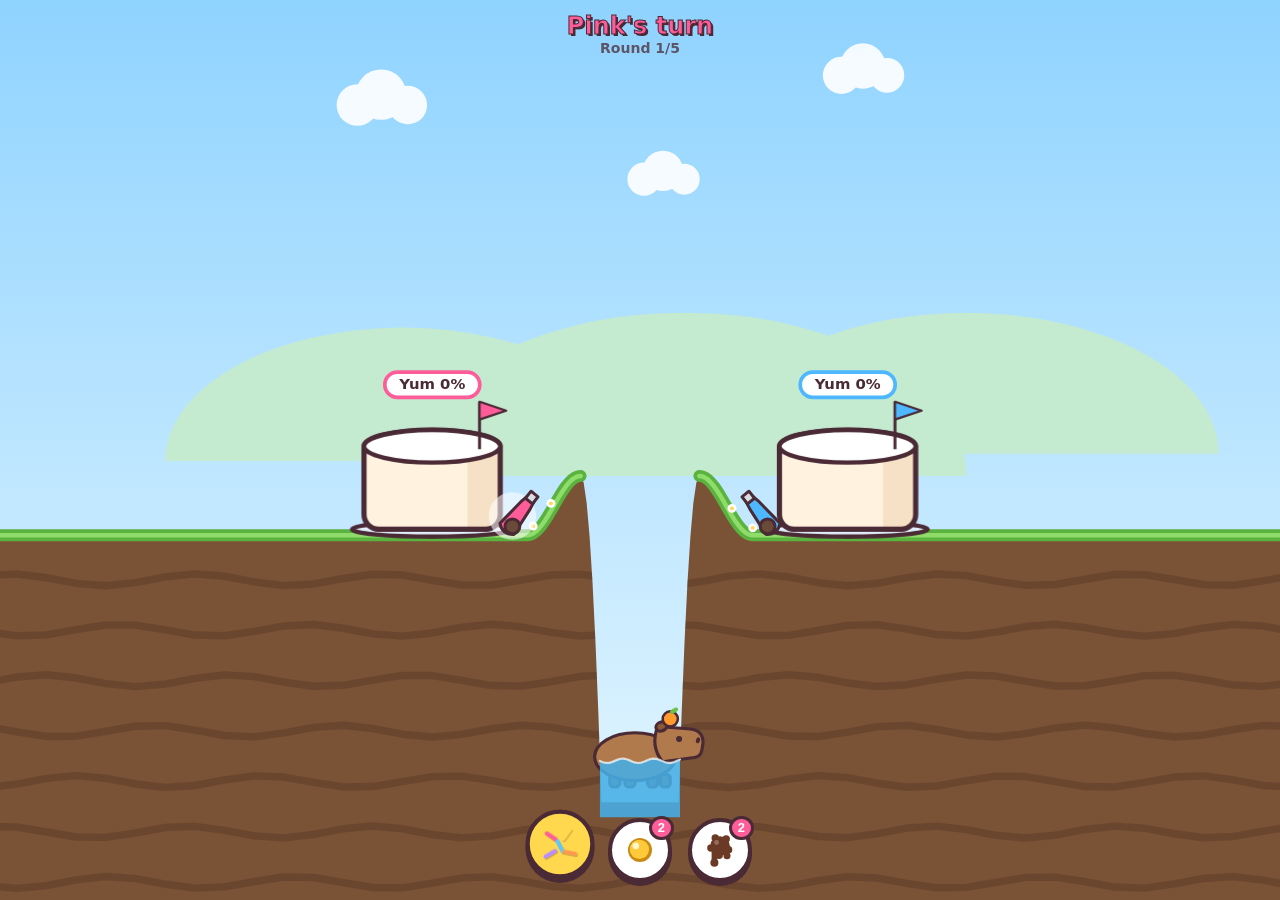
==== prototypes/wars/index.html @ 5848cf09 "Add Sprinkle Wars prototype: decorate the enemy cake, capybara eats the tastiest - Two-player turn-b" ====
<!DOCTYPE html>
<html lang="en">
<head>
  <meta charset="utf-8">
  <meta name="viewport" content="width=device-width, initial-scale=1, maximum-scale=1, user-scalable=no, viewport-fit=cover">
  <meta name="apple-mobile-web-app-capable" content="yes">
  <meta name="mobile-web-app-capable" content="yes">
  <meta name="theme-color" content="#8fd3ff">
  <title>Sprinkle Wars (prototype)</title>
  <link rel="stylesheet" href="style.css">
</head>
<body>
  <canvas id="game"></canvas>

  <div id="hud">
    <div id="turn"></div>
    <div id="round"></div>
  </div>

  <div id="banner"></div>
  <div id="weapons"></div>

  <div id="result" class="hidden">
    <div class="card">
      <h1 id="result-title"></h1>
      <p id="result-text"></p>
      <button id="again" type="button"></button>
    </div>
  </div>

  <script src="../../js/audio.js"></script>
  <script src="js/art.js"></script>
  <script src="js/wars.js"></script>
</body>
</html>
---- prototypes/wars/style.css ----
* {
  box-sizing: border-box;
  margin: 0;
  padding: 0;
}

html,
body {
  width: 100%;
  height: 100%;
  overflow: hidden;
  background: #7a5236;
  font-family: ui-rounded, "SF Pro Rounded", system-ui, -apple-system, "Segoe UI", sans-serif;
  color: #4a2a35;
  touch-action: none;
  overscroll-behavior: none;
  user-select: none;
  -webkit-user-select: none;
  -webkit-touch-callout: none;
  -webkit-tap-highlight-color: transparent;
}

#game {
  position: fixed;
  inset: 0;
  width: 100%;
  height: 100%;
  display: block;
  touch-action: none;
}

/* ---------- HUD ---------- */
#hud {
  position: fixed;
  top: 0;
  left: 0;
  right: 0;
  padding: calc(env(safe-area-inset-top, 0px) + 12px) 16px 0;
  text-align: center;
  pointer-events: none;
}

#turn {
  font-size: 24px;
  font-weight: 900;
  text-shadow: 2px 2px 0 #4a2a35;
  -webkit-text-stroke: 1px #4a2a35;
}

#round {
  font-size: 14px;
  font-weight: 700;
  opacity: 0.75;
}

/* ---------- Banner ---------- */
#banner {
  position: fixed;
  left: 50%;
  top: 30%;
  max-width: 86vw;
  transform: translateX(-50%);
  padding: 10px 18px;
  border: 3px solid #4a2a35;
  border-radius: 18px;
  background: #fff;
  font-size: 18px;
  font-weight: 800;
  text-align: center;
  pointer-events: none;
  opacity: 0;
}

#banner.show {
  animation: banner 1.8s ease-out forwards;
}

@keyframes banner {
  0% {
    opacity: 0;
    transform: translate(-50%, 16px) scale(0.7);
  }
  12% {
    opacity: 1;
    transform: translate(-50%, 0) scale(1.05);
  }
  20%,
  78% {
    opacity: 1;
    transform: translate(-50%, 0) scale(1);
  }
  100% {
    opacity: 0;
    transform: translate(-50%, -10px) scale(1);
  }
}

/* ---------- Weapons ---------- */
#weapons {
  position: fixed;
  left: 0;
  right: 0;
  bottom: 0;
  min-height: 64px;
  padding: 0 16px calc(env(safe-area-inset-bottom, 0px) + 18px);
  display: flex;
  justify-content: center;
  gap: 16px;
  pointer-events: none;
}

.weapon-btn {
  position: relative;
  width: 64px;
  height: 64px;
  border-radius: 50%;
  border: 4px solid #4a2a35;
  background: #fff;
  box-shadow: 0 4px 0 #4a2a35;
  display: flex;
  align-items: center;
  justify-content: center;
  pointer-events: auto;
  touch-action: manipulation;
  cursor: pointer;
  transition: transform 0.12s ease-out;
}

.weapon-btn canvas {
  width: 40px;
  height: 40px;
}

.weapon-btn.active {
  background: #ffd84d;
  transform: translateY(-6px) scale(1.08);
}

.weapon-btn:disabled {
  opacity: 0.35;
}

.ammo {
  position: absolute;
  right: -6px;
  top: -6px;
  min-width: 24px;
  height: 24px;
  padding: 0 6px;
  border-radius: 12px;
  border: 3px solid #4a2a35;
  background: #ff5c9a;
  color: #fff;
  font-size: 13px;
  font-weight: 900;
  line-height: 18px;
}

/* ---------- Result ---------- */
#result {
  position: fixed;
  inset: 0;
  display: flex;
  align-items: center;
  justify-content: center;
  padding: 16px;
  background: rgba(74, 42, 53, 0.3);
  touch-action: manipulation;
}

#result.hidden {
  display: none;
}

.card {
  max-width: 340px;
  background: #fff;
  border: 4px solid #4a2a35;
  border-radius: 28px;
  padding: 26px 28px;
  text-align: center;
  box-shadow: 0 8px 0 #4a2a35;
  animation: pop-in 0.45s cubic-bezier(0.34, 1.56, 0.64, 1);
}

#result-title {
  font-size: 40px;
  font-weight: 900;
  text-shadow: 3px 3px 0 #4a2a35;
}

#result-text {
  margin: 10px 0 20px;
  font-size: 17px;
  font-weight: 700;
}

#again {
  font: inherit;
  font-size: 20px;
  font-weight: 800;
  color: #4a2a35;
  background: #ffd84d;
  border: 3px solid #4a2a35;
  border-radius: 999px;
  padding: 12px 30px;
  box-shadow: 0 4px 0 #4a2a35;
  cursor: pointer;
}

#again:active {
  transform: translateY(3px);
  box-shadow: 0 1px 0 #4a2a35;
}

@keyframes pop-in {
  from {
    transform: scale(0.4);
    opacity: 0;
  }
  to {
    transform: scale(1);
    opacity: 1;
  }
}
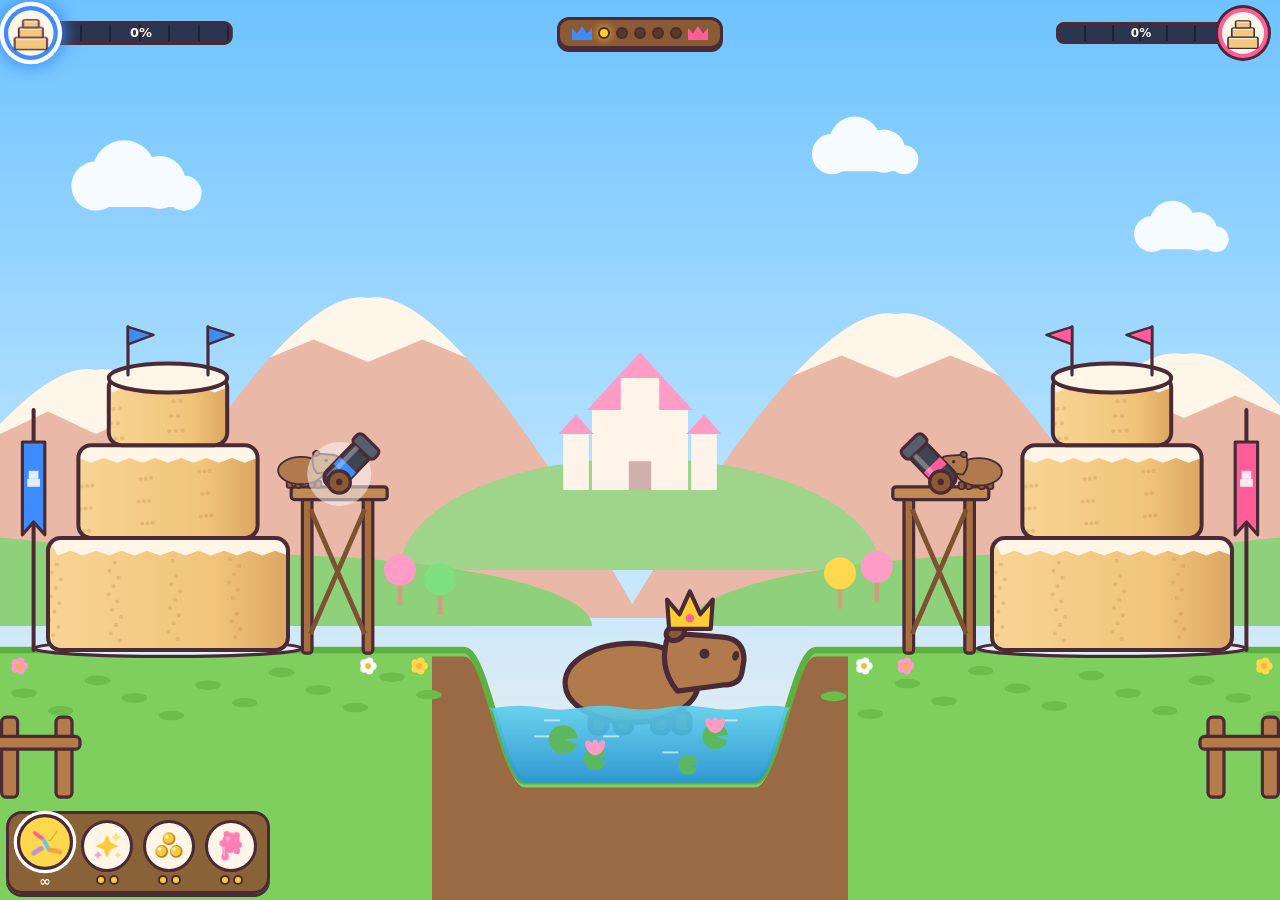
==== commit 331170fc: "Sprinkle Wars v2: landscape cake castles, king capybara, four weapons Reworked the prototype towards" ====
--- a/prototypes/wars/index.html
+++ b/prototypes/wars/index.html
@@ -5,7 +5,7 @@
   <meta name="viewport" content="width=device-width, initial-scale=1, maximum-scale=1, user-scalable=no, viewport-fit=cover">
   <meta name="apple-mobile-web-app-capable" content="yes">
   <meta name="mobile-web-app-capable" content="yes">
-  <meta name="theme-color" content="#8fd3ff">
+  <meta name="theme-color" content="#6ec3ff">
   <title>Sprinkle Wars (prototype)</title>
   <link rel="stylesheet" href="style.css">
 </head>
@@ -13,8 +13,15 @@
   <canvas id="game"></canvas>
 
   <div id="hud">
-    <div id="turn"></div>
-    <div id="round"></div>
+    <div class="side" id="side0">
+      <div class="avatar"><canvas></canvas></div>
+      <div class="bar"><div class="fill"></div><span class="pct"></span></div>
+    </div>
+    <div id="rounds"></div>
+    <div class="side right" id="side1">
+      <div class="bar"><div class="fill"></div><span class="pct"></span></div>
+      <div class="avatar"><canvas></canvas></div>
+    </div>
   </div>
 
   <div id="banner"></div>
@@ -28,6 +35,8 @@
     </div>
   </div>
 
+  <div id="rotate"></div>
+
   <script src="../../js/audio.js"></script>
   <script src="js/art.js"></script>
   <script src="js/wars.js"></script>
--- a/prototypes/wars/style.css
+++ b/prototypes/wars/style.css
@@ -9,7 +9,7 @@
   width: 100%;
   height: 100%;
   overflow: hidden;
-  background: #7a5236;
+  background: #7fcf5f;
   font-family: ui-rounded, "SF Pro Rounded", system-ui, -apple-system, "Segoe UI", sans-serif;
   color: #4a2a35;
   touch-action: none;
@@ -35,32 +35,145 @@
   top: 0;
   left: 0;
   right: 0;
-  padding: calc(env(safe-area-inset-top, 0px) + 12px) 16px 0;
+  padding: calc(env(safe-area-inset-top, 0px) + 8px) calc(env(safe-area-inset-right, 0px) + 12px) 0
+    calc(env(safe-area-inset-left, 0px) + 12px);
+  display: flex;
+  align-items: center;
+  justify-content: space-between;
+  gap: 8px;
+  pointer-events: none;
+}
+
+.side {
+  --team: #3d8bff;
+  display: flex;
+  align-items: center;
+  gap: 0;
+  transition: transform 0.2s ease-out;
+}
+
+.side.active {
+  transform: scale(1.08);
+}
+
+.side.active .avatar {
+  box-shadow: 0 0 0 4px #fff, 0 0 16px 6px var(--team);
+}
+
+.avatar {
+  position: relative;
+  z-index: 1;
+  width: 50px;
+  height: 50px;
+  border-radius: 50%;
+  border: 4px solid var(--team);
+  background: #fff6e8;
+  box-shadow: 0 0 0 3px #4a2a35;
+  display: flex;
+  align-items: center;
+  justify-content: center;
+}
+
+.avatar canvas {
+  width: 40px;
+  height: 40px;
+}
+
+.bar {
+  position: relative;
+  width: min(22vw, 170px);
+  height: 22px;
+  margin: 0 -8px;
+  border: 3px solid #4a2a35;
+  border-radius: 8px;
+  background: #2b3550;
+  overflow: hidden;
+}
+
+.side:not(.right) .bar {
+  padding-left: 8px;
+}
+
+.fill {
+  position: absolute;
+  top: 0;
+  bottom: 0;
+  left: 0;
+  width: 0%;
+  background: var(--team);
+  transition: width 0.3s ease-out;
+}
+
+.right .fill {
+  left: auto;
+  right: 0;
+}
+
+/* segment lines over the fill */
+.bar::after {
+  content: "";
+  position: absolute;
+  inset: 0;
+  background: repeating-linear-gradient(90deg, transparent 0 calc(16.66% - 2px), rgba(0, 0, 0, 0.35) calc(16.66% - 2px) 16.66%);
+}
+
+.pct {
+  position: absolute;
+  z-index: 1;
+  top: 0;
+  bottom: 0;
+  left: 14px;
+  right: 14px;
+  font-size: 12px;
+  font-weight: 900;
+  line-height: 16px;
+  color: #fff;
+  text-shadow: 0 1px 0 #4a2a35;
   text-align: center;
-  pointer-events: none;
-}
-
-#turn {
-  font-size: 24px;
-  font-weight: 900;
-  text-shadow: 2px 2px 0 #4a2a35;
-  -webkit-text-stroke: 1px #4a2a35;
-}
-
-#round {
-  font-size: 14px;
-  font-weight: 700;
-  opacity: 0.75;
+}
+
+#rounds {
+  display: flex;
+  align-items: center;
+  gap: 6px;
+  padding: 6px 12px;
+  border: 3px solid #4a2a35;
+  border-radius: 12px;
+  background: #8a5a35;
+  box-shadow: 0 3px 0 #4a2a35;
+}
+
+.crown {
+  width: 20px;
+  height: 14px;
+  clip-path: polygon(0 100%, 0 15%, 25% 55%, 50% 0, 75% 55%, 100% 15%, 100% 100%);
+}
+
+.dot {
+  width: 12px;
+  height: 12px;
+  border-radius: 50%;
+  border: 2px solid #4a2a35;
+  background: #5a3a25;
+}
+
+.dot.done {
+  background: #fff6e8;
+}
+
+.dot.now {
+  background: #ffcc33;
+  box-shadow: 0 0 8px #ffcc33;
 }
 
 /* ---------- Banner ---------- */
 #banner {
   position: fixed;
   left: 50%;
-  top: 30%;
-  max-width: 86vw;
+  top: 22%;
+  max-width: 80vw;
   transform: translateX(-50%);
-  padding: 10px 18px;
+  padding: 8px 18px;
   border: 3px solid #4a2a35;
   border-radius: 18px;
   background: #fff;
@@ -96,64 +209,88 @@
 }
 
 /* ---------- Weapons ---------- */
+/* sits on the grass under the castle of the player whose turn it is */
 #weapons {
+  --ox: 0px;
   position: fixed;
-  left: 0;
-  right: 0;
-  bottom: 0;
-  min-height: 64px;
-  padding: 0 16px calc(env(safe-area-inset-bottom, 0px) + 18px);
-  display: flex;
+  bottom: calc(env(safe-area-inset-bottom, 0px) + 6px);
+  display: flex;
+  gap: 10px;
+  padding: 6px 10px 4px;
+  border: 3px solid #4a2a35;
+  border-radius: 16px;
+  background: rgba(138, 90, 53, 0.92);
+  box-shadow: 0 3px 0 #4a2a35;
+}
+
+#weapons.left {
+  left: max(calc(env(safe-area-inset-left, 0px) + 6px), calc(var(--ox) + 6px));
+}
+
+#weapons.right {
+  right: max(calc(env(safe-area-inset-right, 0px) + 6px), calc(var(--ox) + 6px));
+}
+
+#weapons:empty {
+  display: none;
+}
+
+.weapon {
+  display: flex;
+  flex-direction: column;
+  align-items: center;
+  gap: 3px;
+}
+
+.weapon-btn {
+  width: 52px;
+  height: 52px;
+  border-radius: 50%;
+  border: 3px solid #4a2a35;
+  background: #fff6e8;
+  display: flex;
+  align-items: center;
   justify-content: center;
-  gap: 16px;
-  pointer-events: none;
-}
-
-.weapon-btn {
-  position: relative;
-  width: 64px;
-  height: 64px;
-  border-radius: 50%;
-  border: 4px solid #4a2a35;
-  background: #fff;
-  box-shadow: 0 4px 0 #4a2a35;
-  display: flex;
-  align-items: center;
-  justify-content: center;
-  pointer-events: auto;
   touch-action: manipulation;
   cursor: pointer;
   transition: transform 0.12s ease-out;
 }
 
 .weapon-btn canvas {
-  width: 40px;
-  height: 40px;
+  width: 36px;
+  height: 36px;
 }
 
 .weapon-btn.active {
   background: #ffd84d;
-  transform: translateY(-6px) scale(1.08);
+  transform: translateY(-4px) scale(1.08);
+  box-shadow: 0 0 0 3px #fff;
 }
 
 .weapon-btn:disabled {
   opacity: 0.35;
 }
 
-.ammo {
-  position: absolute;
-  right: -6px;
-  top: -6px;
-  min-width: 24px;
-  height: 24px;
-  padding: 0 6px;
-  border-radius: 12px;
-  border: 3px solid #4a2a35;
-  background: #ff5c9a;
-  color: #fff;
-  font-size: 13px;
+.pips {
+  display: flex;
+  gap: 3px;
+  height: 12px;
+  font-size: 14px;
   font-weight: 900;
-  line-height: 18px;
+  line-height: 12px;
+  color: #fff6e8;
+}
+
+.pip {
+  width: 10px;
+  height: 10px;
+  border-radius: 50%;
+  border: 2px solid #4a2a35;
+  background: #5a3a25;
+}
+
+.pip.on {
+  background: #ffcc33;
 }
 
 /* ---------- Result ---------- */
@@ -173,37 +310,37 @@
 }
 
 .card {
-  max-width: 340px;
+  max-width: 380px;
   background: #fff;
   border: 4px solid #4a2a35;
   border-radius: 28px;
-  padding: 26px 28px;
+  padding: 20px 28px;
   text-align: center;
   box-shadow: 0 8px 0 #4a2a35;
   animation: pop-in 0.45s cubic-bezier(0.34, 1.56, 0.64, 1);
 }
 
 #result-title {
-  font-size: 40px;
+  font-size: 38px;
   font-weight: 900;
   text-shadow: 3px 3px 0 #4a2a35;
 }
 
 #result-text {
-  margin: 10px 0 20px;
-  font-size: 17px;
+  margin: 8px 0 16px;
+  font-size: 16px;
   font-weight: 700;
 }
 
 #again {
   font: inherit;
-  font-size: 20px;
+  font-size: 19px;
   font-weight: 800;
   color: #4a2a35;
   background: #ffd84d;
   border: 3px solid #4a2a35;
   border-radius: 999px;
-  padding: 12px 30px;
+  padding: 10px 28px;
   box-shadow: 0 4px 0 #4a2a35;
   cursor: pointer;
 }
@@ -223,3 +360,47 @@
     opacity: 1;
   }
 }
+
+/* ---------- Portrait: ask to rotate ---------- */
+#rotate {
+  display: none;
+}
+
+@media (orientation: portrait) {
+  #rotate {
+    position: fixed;
+    inset: 0;
+    z-index: 10;
+    display: flex;
+    flex-direction: column;
+    align-items: center;
+    justify-content: center;
+    gap: 28px;
+    padding: 24px;
+    background: #6ec3ff;
+    font-size: 22px;
+    font-weight: 900;
+    text-align: center;
+  }
+
+  #rotate::before {
+    content: "";
+    width: 60px;
+    height: 100px;
+    border: 5px solid #4a2a35;
+    border-radius: 14px;
+    background: #fff6e8;
+    animation: turn 2s ease-in-out infinite;
+  }
+}
+
+@keyframes turn {
+  0%,
+  30% {
+    transform: rotate(0deg);
+  }
+  60%,
+  100% {
+    transform: rotate(-90deg);
+  }
+}
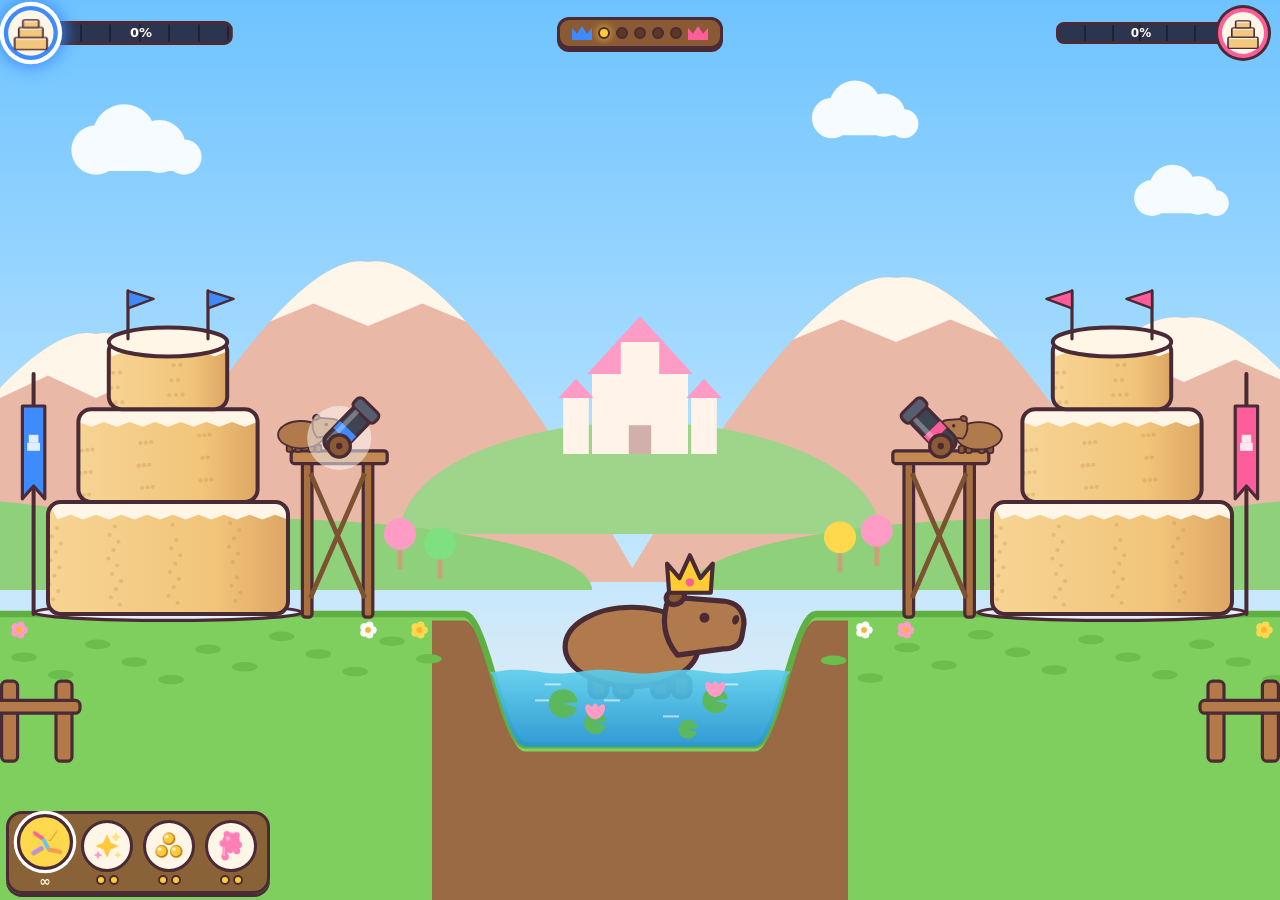
==== commit a560048f: "Sprinkle Wars: fit iPhone Safari landscape with toolbars - HUD, weapon buttons and banner scale with" ====
--- a/prototypes/wars/index.html
+++ b/prototypes/wars/index.html
@@ -36,6 +36,7 @@
   </div>
 
   <div id="rotate"></div>
+  <div id="safe"></div>
 
   <script src="../../js/audio.js"></script>
   <script src="js/art.js"></script>
--- a/prototypes/wars/style.css
+++ b/prototypes/wars/style.css
@@ -2,6 +2,10 @@
   box-sizing: border-box;
   margin: 0;
   padding: 0;
+}
+
+:root {
+  --u: 1;
 }
 
 html,
@@ -35,7 +39,7 @@
   top: 0;
   left: 0;
   right: 0;
-  padding: calc(env(safe-area-inset-top, 0px) + 8px) calc(env(safe-area-inset-right, 0px) + 12px) 0
+  padding: calc(env(safe-area-inset-top, 0px) + 8px * var(--u)) calc(env(safe-area-inset-right, 0px) + 12px) 0
     calc(env(safe-area-inset-left, 0px) + 12px);
   display: flex;
   align-items: center;
@@ -63,10 +67,10 @@
 .avatar {
   position: relative;
   z-index: 1;
-  width: 50px;
-  height: 50px;
+  width: calc(50px * var(--u));
+  height: calc(50px * var(--u));
   border-radius: 50%;
-  border: 4px solid var(--team);
+  border: calc(4px * var(--u)) solid var(--team);
   background: #fff6e8;
   box-shadow: 0 0 0 3px #4a2a35;
   display: flex;
@@ -75,14 +79,14 @@
 }
 
 .avatar canvas {
-  width: 40px;
-  height: 40px;
+  width: calc(40px * var(--u));
+  height: calc(40px * var(--u));
 }
 
 .bar {
   position: relative;
-  width: min(22vw, 170px);
-  height: 22px;
+  width: min(22vw, calc(170px * var(--u)));
+  height: calc(22px * var(--u));
   margin: 0 -8px;
   border: 3px solid #4a2a35;
   border-radius: 8px;
@@ -124,9 +128,9 @@
   bottom: 0;
   left: 14px;
   right: 14px;
-  font-size: 12px;
+  font-size: calc(12px * var(--u));
   font-weight: 900;
-  line-height: 16px;
+  line-height: calc(22px * var(--u) - 6px);
   color: #fff;
   text-shadow: 0 1px 0 #4a2a35;
   text-align: center;
@@ -135,8 +139,8 @@
 #rounds {
   display: flex;
   align-items: center;
-  gap: 6px;
-  padding: 6px 12px;
+  gap: calc(6px * var(--u));
+  padding: calc(6px * var(--u)) calc(12px * var(--u));
   border: 3px solid #4a2a35;
   border-radius: 12px;
   background: #8a5a35;
@@ -144,14 +148,14 @@
 }
 
 .crown {
-  width: 20px;
-  height: 14px;
+  width: calc(20px * var(--u));
+  height: calc(14px * var(--u));
   clip-path: polygon(0 100%, 0 15%, 25% 55%, 50% 0, 75% 55%, 100% 15%, 100% 100%);
 }
 
 .dot {
-  width: 12px;
-  height: 12px;
+  width: calc(12px * var(--u));
+  height: calc(12px * var(--u));
   border-radius: 50%;
   border: 2px solid #4a2a35;
   background: #5a3a25;
@@ -177,7 +181,7 @@
   border: 3px solid #4a2a35;
   border-radius: 18px;
   background: #fff;
-  font-size: 18px;
+  font-size: calc(18px * var(--u));
   font-weight: 800;
   text-align: center;
   pointer-events: none;
@@ -215,8 +219,8 @@
   position: fixed;
   bottom: calc(env(safe-area-inset-bottom, 0px) + 6px);
   display: flex;
-  gap: 10px;
-  padding: 6px 10px 4px;
+  gap: calc(10px * var(--u));
+  padding: calc(6px * var(--u)) calc(10px * var(--u)) calc(4px * var(--u));
   border: 3px solid #4a2a35;
   border-radius: 16px;
   background: rgba(138, 90, 53, 0.92);
@@ -231,6 +235,29 @@
   right: max(calc(env(safe-area-inset-right, 0px) + 6px), calc(var(--ox) + 6px));
 }
 
+/* enough empty space beside the scene: a column in the side margin */
+#weapons.column {
+  flex-direction: column;
+  bottom: calc(env(safe-area-inset-bottom, 0px) + 6px);
+}
+
+#weapons.column.left {
+  left: calc(env(safe-area-inset-left, 0px) + 6px);
+}
+
+#weapons.column.right {
+  right: calc(env(safe-area-inset-right, 0px) + 6px);
+}
+
+/* reads the phone's safe-area insets (notch) for JS */
+#safe {
+  position: fixed;
+  visibility: hidden;
+  pointer-events: none;
+  padding: env(safe-area-inset-top, 0px) env(safe-area-inset-right, 0px) env(safe-area-inset-bottom, 0px)
+    env(safe-area-inset-left, 0px);
+}
+
 #weapons:empty {
   display: none;
 }
@@ -243,8 +270,8 @@
 }
 
 .weapon-btn {
-  width: 52px;
-  height: 52px;
+  width: calc(52px * var(--u));
+  height: calc(52px * var(--u));
   border-radius: 50%;
   border: 3px solid #4a2a35;
   background: #fff6e8;
@@ -257,8 +284,8 @@
 }
 
 .weapon-btn canvas {
-  width: 36px;
-  height: 36px;
+  width: calc(36px * var(--u));
+  height: calc(36px * var(--u));
 }
 
 .weapon-btn.active {
@@ -274,16 +301,16 @@
 .pips {
   display: flex;
   gap: 3px;
-  height: 12px;
-  font-size: 14px;
+  height: calc(12px * var(--u));
+  font-size: calc(14px * var(--u));
   font-weight: 900;
-  line-height: 12px;
+  line-height: calc(12px * var(--u));
   color: #fff6e8;
 }
 
 .pip {
-  width: 10px;
-  height: 10px;
+  width: calc(10px * var(--u));
+  height: calc(10px * var(--u));
   border-radius: 50%;
   border: 2px solid #4a2a35;
   background: #5a3a25;
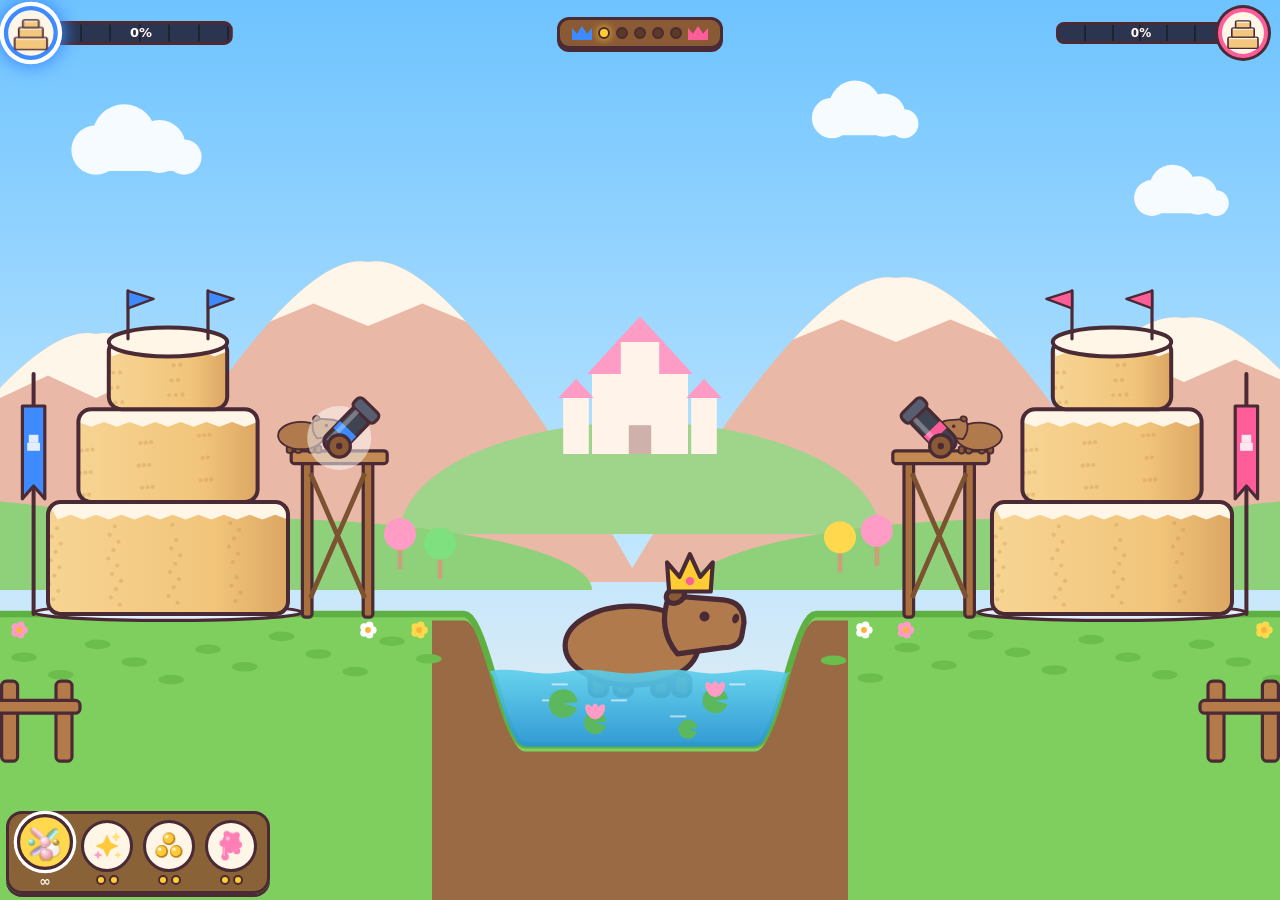
==== commit 1f543ffb: "Sprinkle Wars: pastel sprinkle mix as SVG art - 18 SVGs recreated from the reference photo: vermicel" ====
--- a/prototypes/wars/index.html
+++ b/prototypes/wars/index.html
@@ -39,6 +39,7 @@
   <div id="safe"></div>
 
   <script src="../../js/audio.js"></script>
+  <script src="js/sprinkle-mix.js"></script>
   <script src="js/art.js"></script>
   <script src="js/wars.js"></script>
 </body>
